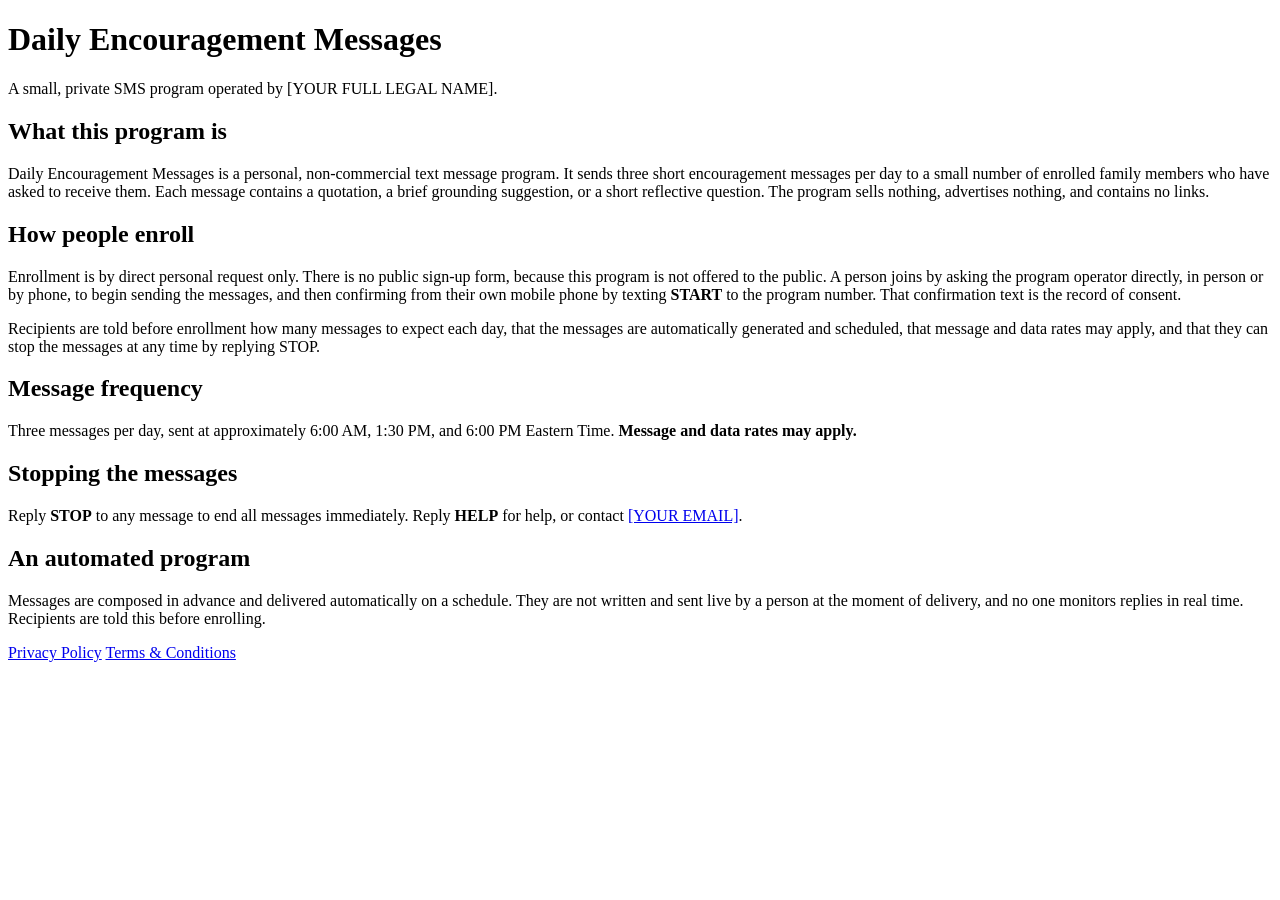
==== index.html @ dbb1538e "Rename index (6).html to index.html" ====
<!doctype html>
<html lang="en">
<head>
<meta charset="utf-8">
<meta name="viewport" content="width=device-width, initial-scale=1">
<meta name="robots" content="noindex, nofollow">
<title>Daily Encouragement Messages</title>
<link rel="stylesheet" href="style.css">
</head>
<body>
<main>
  <header>
    <h1>Daily Encouragement Messages</h1>
    <p class="sub">A small, private SMS program operated by [YOUR FULL LEGAL NAME].</p>
  </header>

  <h2>What this program is</h2>
  <p>
    Daily Encouragement Messages is a personal, non-commercial text message program.
    It sends three short encouragement messages per day to a small number of
    enrolled family members who have asked to receive them. Each message contains a
    quotation, a brief grounding suggestion, or a short reflective question. The
    program sells nothing, advertises nothing, and contains no links.
  </p>

  <h2>How people enroll</h2>
  <p>
    Enrollment is by direct personal request only. There is no public sign-up form,
    because this program is not offered to the public. A person joins by asking the
    program operator directly, in person or by phone, to begin sending the messages,
    and then confirming from their own mobile phone by texting <strong>START</strong>
    to the program number. That confirmation text is the record of consent.
  </p>
  <p>
    Recipients are told before enrollment how many messages to expect each day, that
    the messages are automatically generated and scheduled, that message and data
    rates may apply, and that they can stop the messages at any time by replying
    STOP.
  </p>

  <h2>Message frequency</h2>
  <p>
    Three messages per day, sent at approximately 6:00 AM, 1:30 PM, and 6:00 PM
    Eastern Time. <strong>Message and data rates may apply.</strong>
  </p>

  <h2>Stopping the messages</h2>
  <div class="callout">
    <p>
      Reply <strong>STOP</strong> to any message to end all messages immediately.
      Reply <strong>HELP</strong> for help, or contact
      <a href="mailto:[YOUR EMAIL]">[YOUR EMAIL]</a>.
    </p>
  </div>

  <h2>An automated program</h2>
  <p>
    Messages are composed in advance and delivered automatically on a schedule. They
    are not written and sent live by a person at the moment of delivery, and no one
    monitors replies in real time. Recipients are told this before enrolling.
  </p>

  <nav>
    <a href="privacy.html">Privacy Policy</a>
    <a href="terms.html">Terms &amp; Conditions</a>
  </nav>
</main>
</body>
</html>
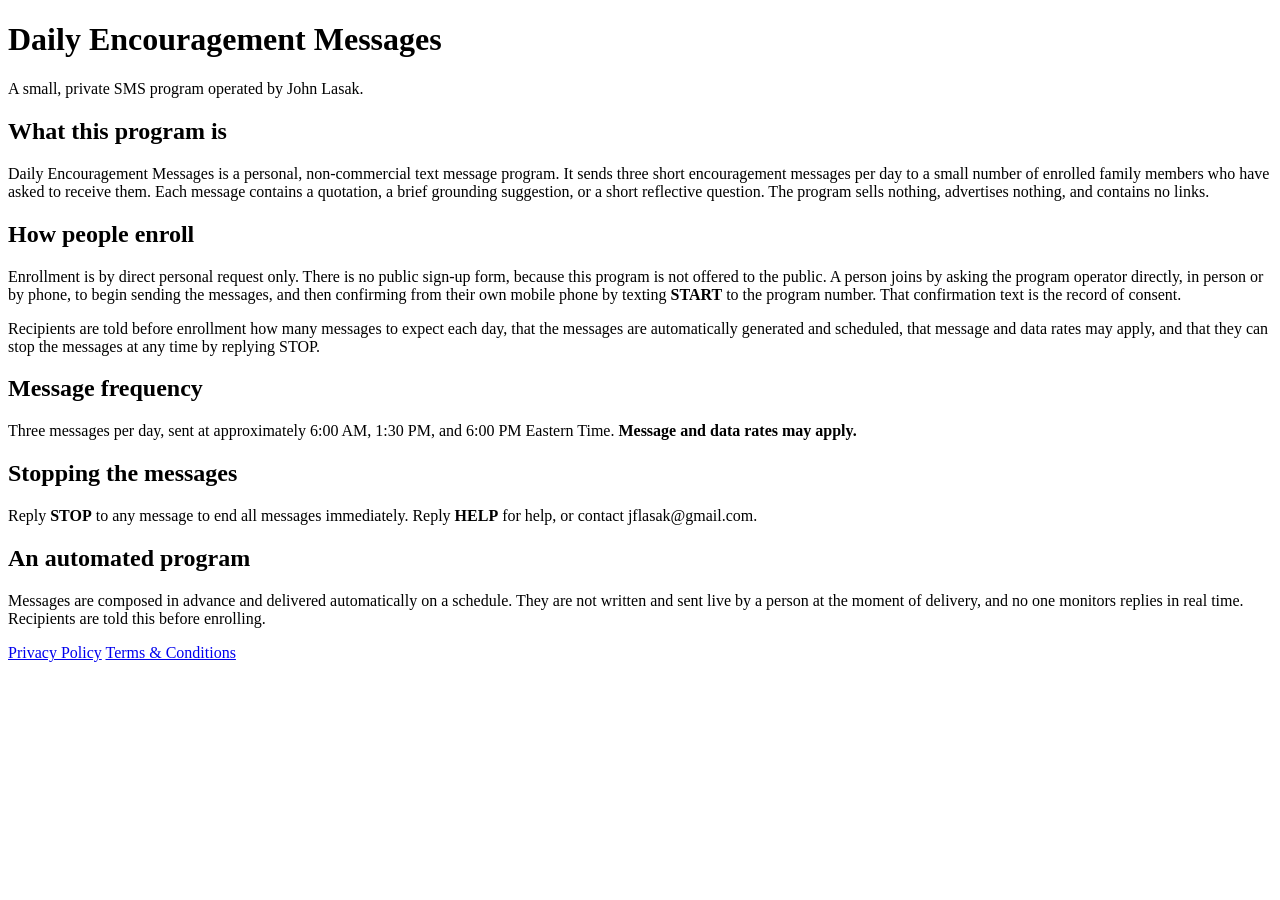
==== commit e0ffb5fb: "Update index.html" ====
--- a/index.html
+++ b/index.html
@@ -11,7 +11,7 @@
 <main>
   <header>
     <h1>Daily Encouragement Messages</h1>
-    <p class="sub">A small, private SMS program operated by [YOUR FULL LEGAL NAME].</p>
+    <p class="sub">A small, private SMS program operated by John Lasak.</p>
   </header>
 
   <h2>What this program is</h2>
@@ -48,8 +48,7 @@
   <div class="callout">
     <p>
       Reply <strong>STOP</strong> to any message to end all messages immediately.
-      Reply <strong>HELP</strong> for help, or contact
-      <a href="mailto:[YOUR EMAIL]">[YOUR EMAIL]</a>.
+      Reply <strong>HELP</strong> for help, or contact jflasak@gmail.com.
     </p>
   </div>
 
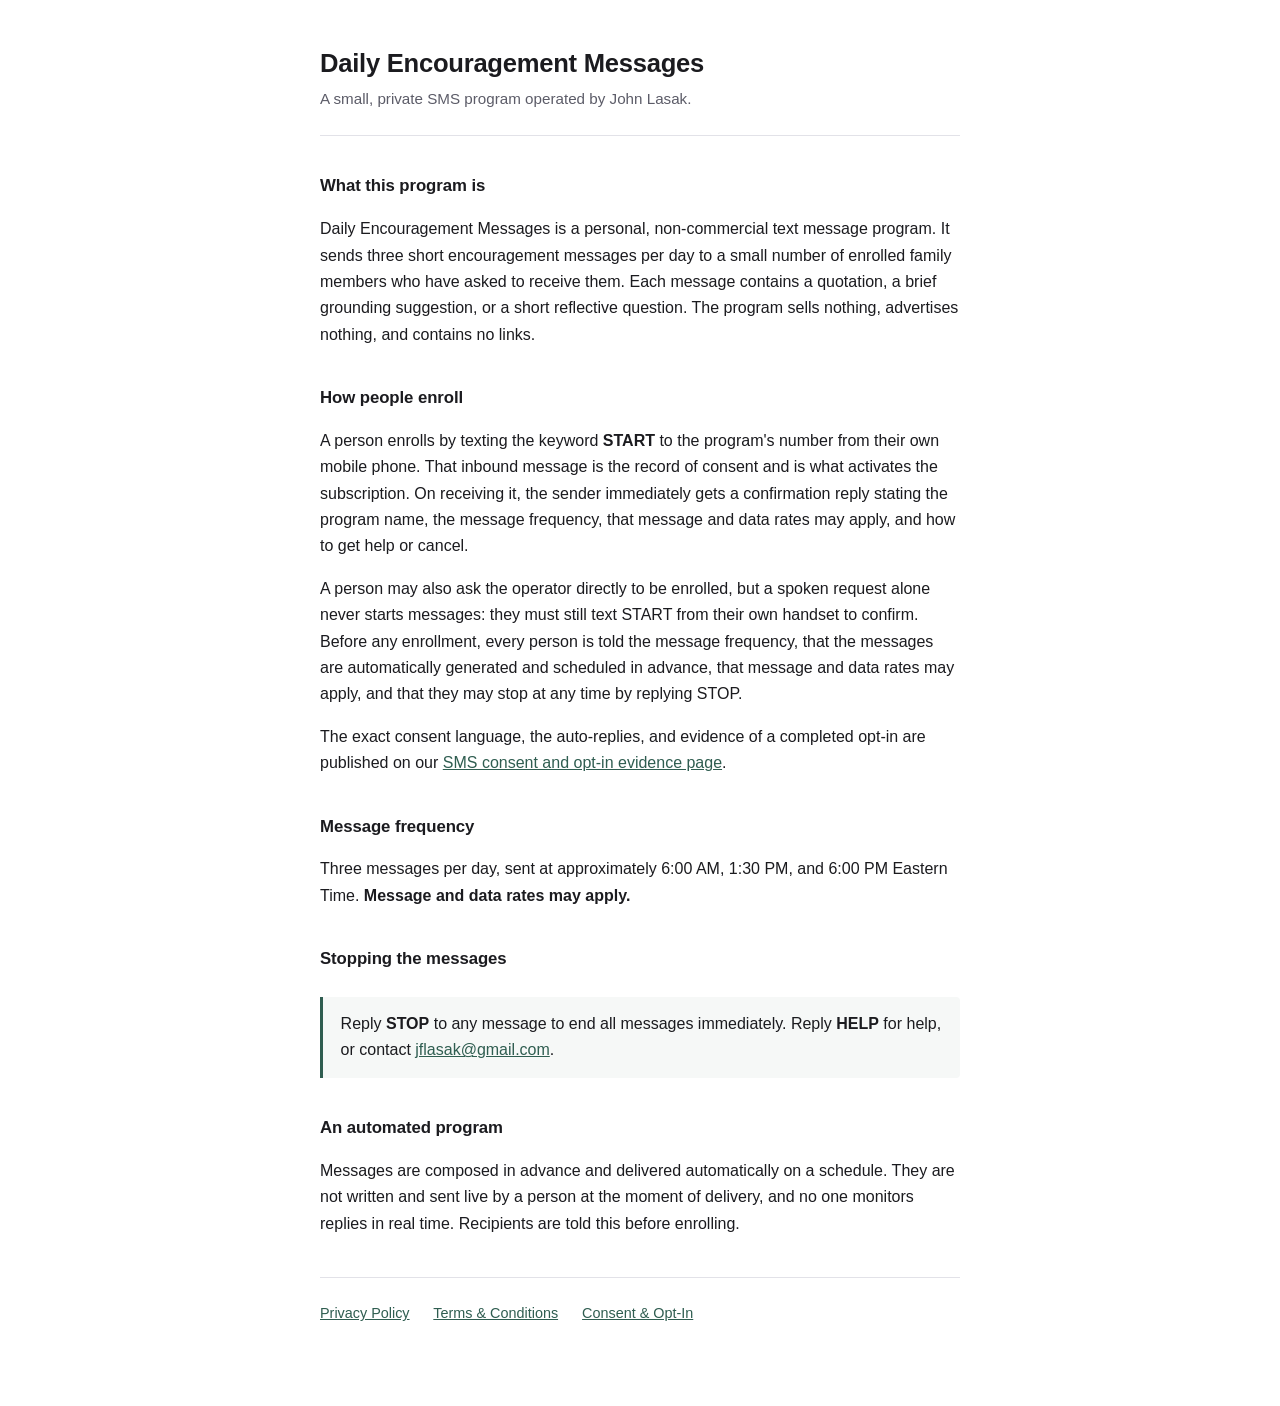
==== commit 773aaa91: "Add files via upload" ====
--- a/index.html
+++ b/index.html
@@ -25,17 +25,25 @@
 
   <h2>How people enroll</h2>
   <p>
-    Enrollment is by direct personal request only. There is no public sign-up form,
-    because this program is not offered to the public. A person joins by asking the
-    program operator directly, in person or by phone, to begin sending the messages,
-    and then confirming from their own mobile phone by texting <strong>START</strong>
-    to the program number. That confirmation text is the record of consent.
+    A person enrolls by texting the keyword <strong>START</strong> to the
+    program's number from their own mobile phone. That inbound message is the
+    record of consent and is what activates the subscription. On receiving it,
+    the sender immediately gets a confirmation reply stating the program name,
+    the message frequency, that message and data rates may apply, and how to get
+    help or cancel.
   </p>
   <p>
-    Recipients are told before enrollment how many messages to expect each day, that
-    the messages are automatically generated and scheduled, that message and data
-    rates may apply, and that they can stop the messages at any time by replying
-    STOP.
+    A person may also ask the operator directly to be enrolled, but a spoken
+    request alone never starts messages: they must still text START from their
+    own handset to confirm. Before any enrollment, every person is told the
+    message frequency, that the messages are automatically generated and
+    scheduled in advance, that message and data rates may apply, and that they
+    may stop at any time by replying STOP.
+  </p>
+  <p>
+    The exact consent language, the auto-replies, and evidence of a completed
+    opt-in are published on our
+    <a href="consent.html">SMS consent and opt-in evidence page</a>.
   </p>
 
   <h2>Message frequency</h2>
@@ -48,7 +56,8 @@
   <div class="callout">
     <p>
       Reply <strong>STOP</strong> to any message to end all messages immediately.
-      Reply <strong>HELP</strong> for help, or contact jflasak@gmail.com.
+      Reply <strong>HELP</strong> for help, or contact
+      <a href="mailto:jflasak@gmail.com">jflasak@gmail.com</a>.
     </p>
   </div>
 
@@ -62,6 +71,7 @@
   <nav>
     <a href="privacy.html">Privacy Policy</a>
     <a href="terms.html">Terms &amp; Conditions</a>
+    <a href="consent.html">Consent &amp; Opt-In</a>
   </nav>
 </main>
 </body>
--- a/style.css
+++ b/style.css
@@ -0,0 +1,40 @@
+:root {
+  --ink: #1b1b1f;
+  --muted: #5c5c68;
+  --rule: #e2e2e8;
+  --bg: #ffffff;
+  --accent: #2f5d50;
+}
+* { box-sizing: border-box; }
+body {
+  margin: 0;
+  padding: 3rem 1.25rem 5rem;
+  background: var(--bg);
+  color: var(--ink);
+  font: 16px/1.65 -apple-system, BlinkMacSystemFont, "Segoe UI", Helvetica, Arial, sans-serif;
+}
+main { max-width: 40rem; margin: 0 auto; }
+header { border-bottom: 1px solid var(--rule); padding-bottom: 1.5rem; margin-bottom: 2rem; }
+h1 { font-size: 1.6rem; line-height: 1.25; margin: 0 0 .4rem; letter-spacing: -.01em; }
+h2 { font-size: 1.05rem; margin: 2.25rem 0 .6rem; letter-spacing: -.005em; }
+p, li { color: var(--ink); }
+ul { padding-left: 1.15rem; }
+li { margin-bottom: .4rem; }
+.sub { color: var(--muted); font-size: .95rem; margin: 0; }
+.updated { color: var(--muted); font-size: .85rem; margin-top: .75rem; }
+strong { font-weight: 650; }
+a { color: var(--accent); }
+nav { margin-top: 2.5rem; padding-top: 1.5rem; border-top: 1px solid var(--rule); font-size: .9rem; }
+nav a { margin-right: 1.25rem; }
+.callout {
+  border-left: 3px solid var(--accent);
+  background: #f6f8f7;
+  padding: .9rem 1.1rem;
+  margin: 1.5rem 0;
+  border-radius: 0 4px 4px 0;
+}
+.callout p { margin: 0; }
+@media (prefers-color-scheme: dark) {
+  :root { --ink: #ececf1; --muted: #a0a0ad; --rule: #33333c; --bg: #16161a; --accent: #7fc4ae; }
+  .callout { background: #1e2320; }
+}
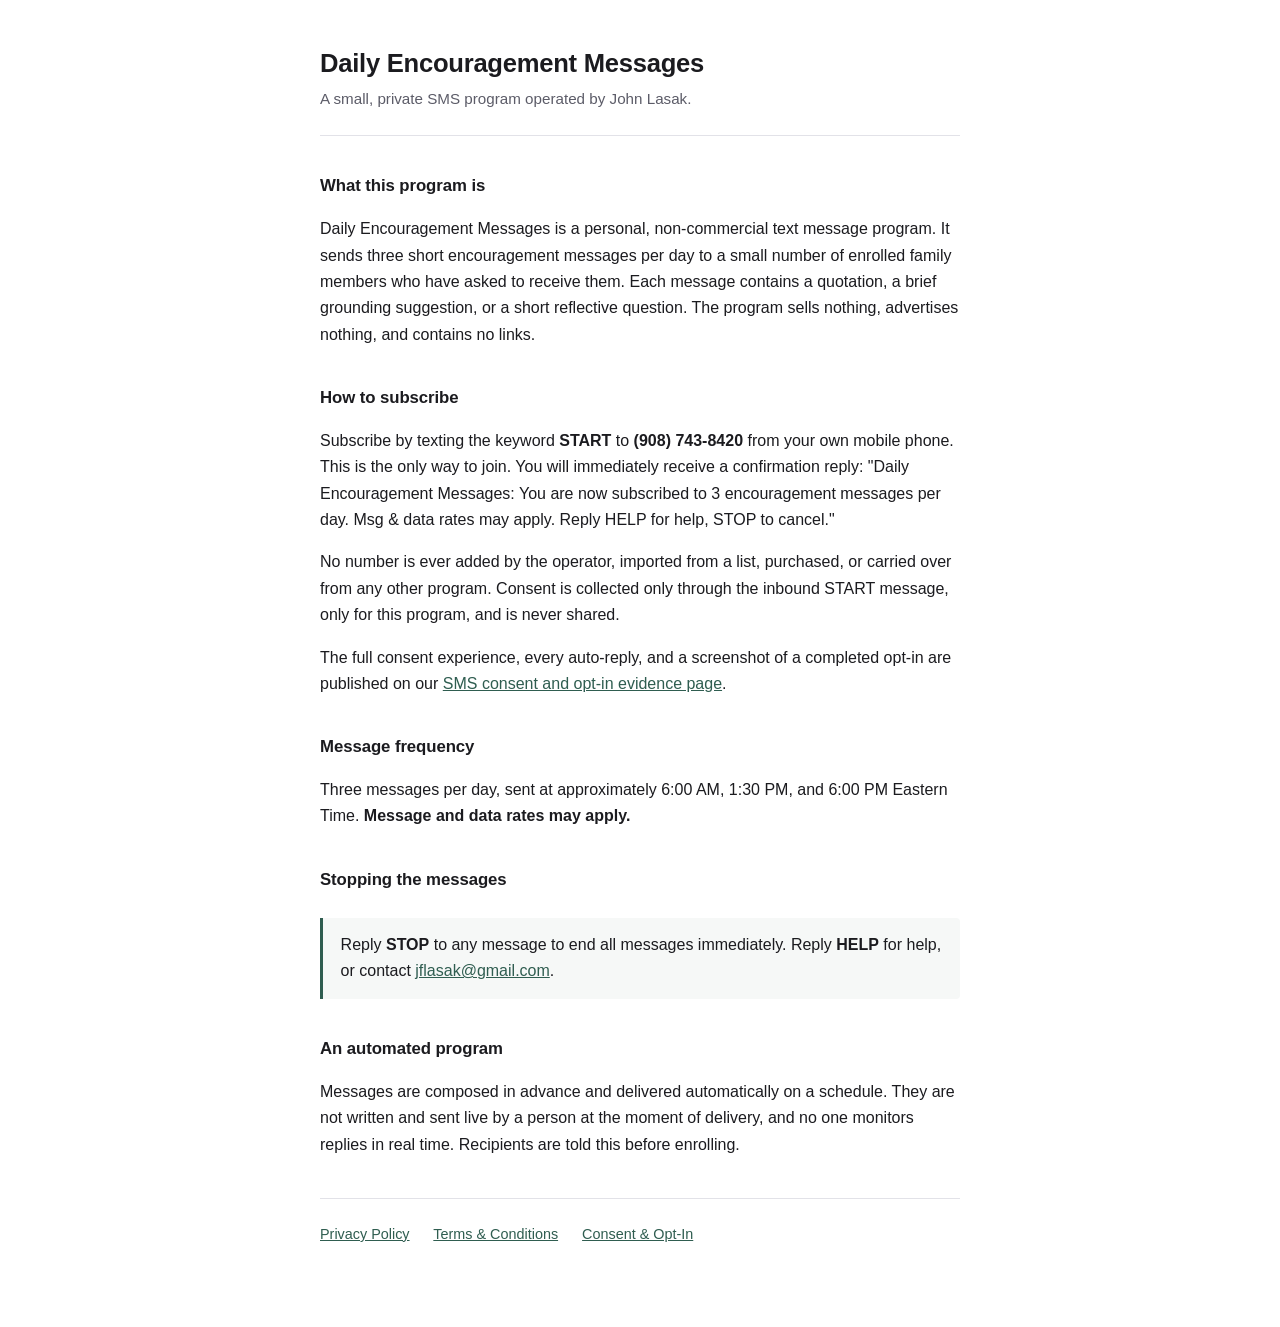
==== commit 41e372e7: "Add files via upload" ====
--- a/index.html
+++ b/index.html
@@ -23,26 +23,23 @@
     program sells nothing, advertises nothing, and contains no links.
   </p>
 
-  <h2>How people enroll</h2>
+  <h2>How to subscribe</h2>
   <p>
-    A person enrolls by texting the keyword <strong>START</strong> to the
-    program's number from their own mobile phone. That inbound message is the
-    record of consent and is what activates the subscription. On receiving it,
-    the sender immediately gets a confirmation reply stating the program name,
-    the message frequency, that message and data rates may apply, and how to get
-    help or cancel.
+    Subscribe by texting the keyword <strong>START</strong> to
+    <strong>(908) 743-8420</strong> from your own mobile phone. This is the
+    only way to join. You will immediately receive a confirmation reply:
+    "Daily Encouragement Messages: You are now subscribed to 3 encouragement
+    messages per day. Msg &amp; data rates may apply. Reply HELP for help, STOP
+    to cancel."
   </p>
   <p>
-    A person may also ask the operator directly to be enrolled, but a spoken
-    request alone never starts messages: they must still text START from their
-    own handset to confirm. Before any enrollment, every person is told the
-    message frequency, that the messages are automatically generated and
-    scheduled in advance, that message and data rates may apply, and that they
-    may stop at any time by replying STOP.
+    No number is ever added by the operator, imported from a list, purchased, or
+    carried over from any other program. Consent is collected only through the
+    inbound START message, only for this program, and is never shared.
   </p>
   <p>
-    The exact consent language, the auto-replies, and evidence of a completed
-    opt-in are published on our
+    The full consent experience, every auto-reply, and a screenshot of a
+    completed opt-in are published on our
     <a href="consent.html">SMS consent and opt-in evidence page</a>.
   </p>
 
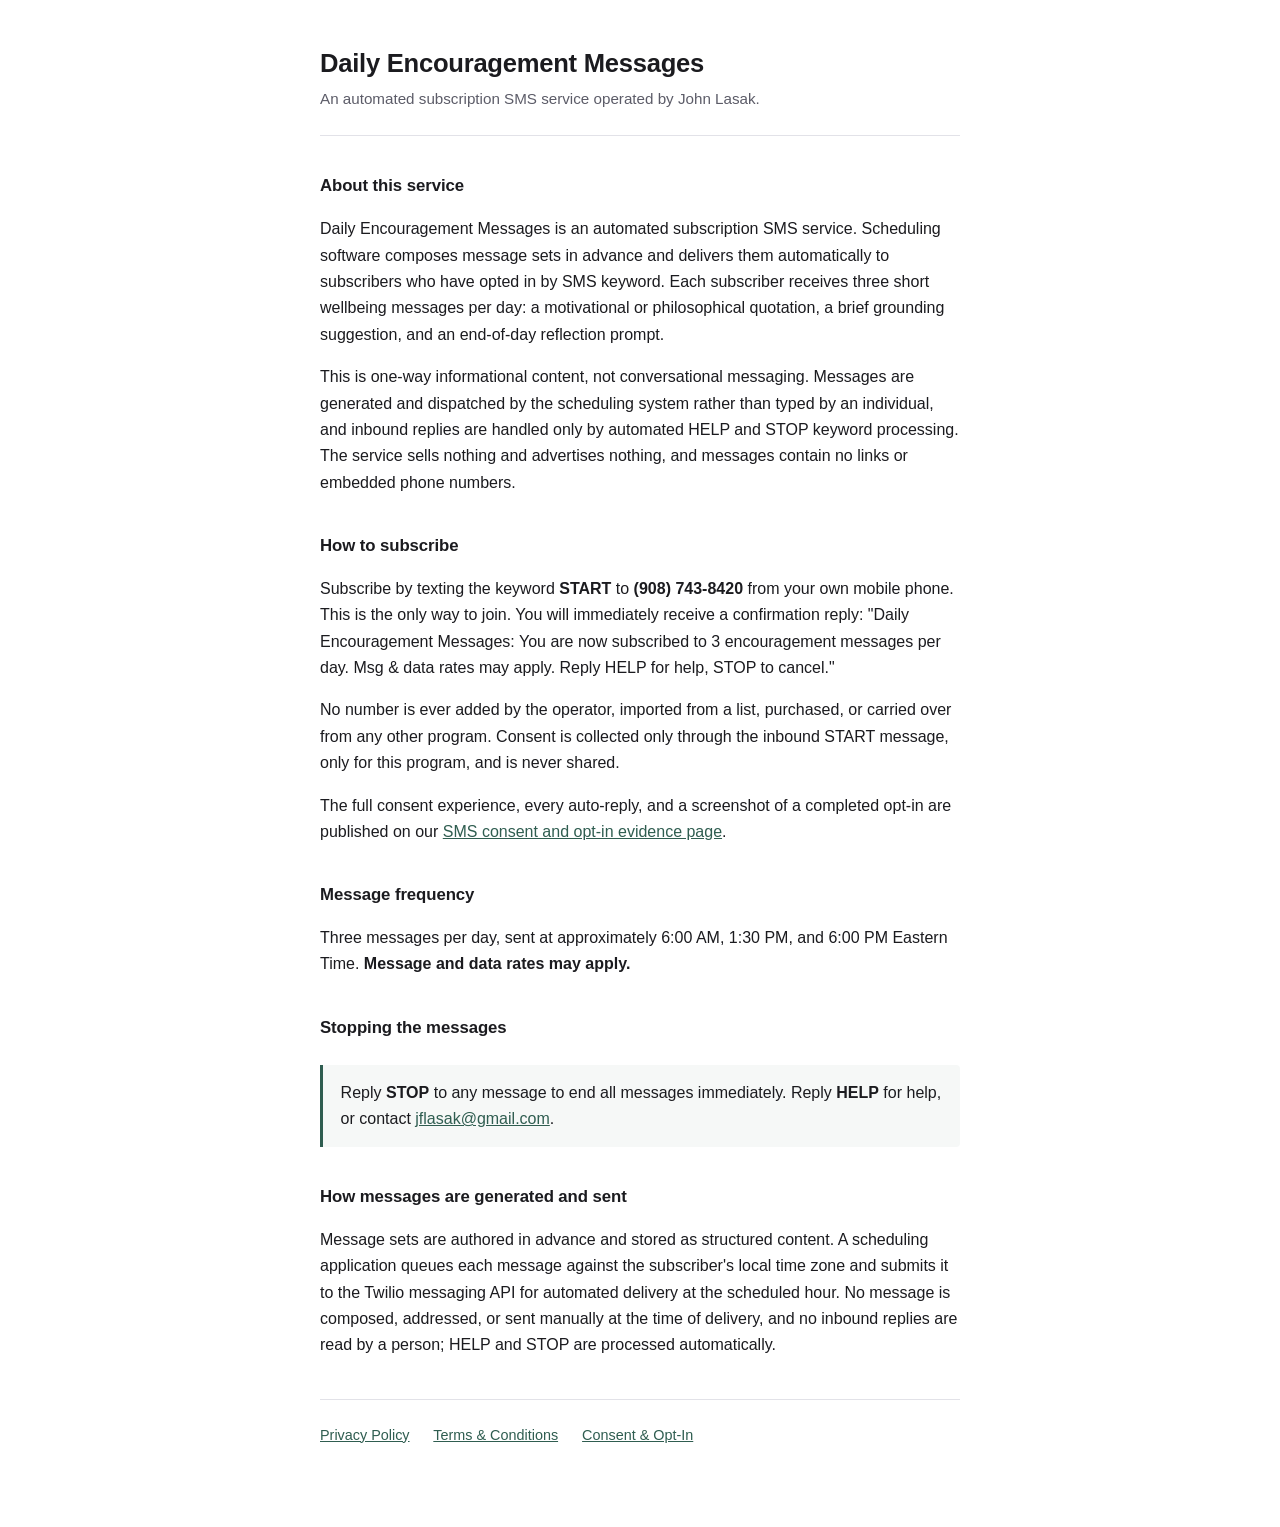
==== commit 5aef4211: "Add files via upload" ====
--- a/index.html
+++ b/index.html
@@ -11,16 +11,24 @@
 <main>
   <header>
     <h1>Daily Encouragement Messages</h1>
-    <p class="sub">A small, private SMS program operated by John Lasak.</p>
+    <p class="sub">An automated subscription SMS service operated by John Lasak.</p>
   </header>
 
-  <h2>What this program is</h2>
+  <h2>About this service</h2>
   <p>
-    Daily Encouragement Messages is a personal, non-commercial text message program.
-    It sends three short encouragement messages per day to a small number of
-    enrolled family members who have asked to receive them. Each message contains a
-    quotation, a brief grounding suggestion, or a short reflective question. The
-    program sells nothing, advertises nothing, and contains no links.
+    Daily Encouragement Messages is an automated subscription SMS service.
+    Scheduling software composes message sets in advance and delivers them
+    automatically to subscribers who have opted in by SMS keyword. Each
+    subscriber receives three short wellbeing messages per day: a motivational or
+    philosophical quotation, a brief grounding suggestion, and an end-of-day
+    reflection prompt.
+  </p>
+  <p>
+    This is one-way informational content, not conversational messaging. Messages
+    are generated and dispatched by the scheduling system rather than typed by an
+    individual, and inbound replies are handled only by automated HELP and STOP
+    keyword processing. The service sells nothing and advertises nothing, and
+    messages contain no links or embedded phone numbers.
   </p>
 
   <h2>How to subscribe</h2>
@@ -58,11 +66,14 @@
     </p>
   </div>
 
-  <h2>An automated program</h2>
+  <h2>How messages are generated and sent</h2>
   <p>
-    Messages are composed in advance and delivered automatically on a schedule. They
-    are not written and sent live by a person at the moment of delivery, and no one
-    monitors replies in real time. Recipients are told this before enrolling.
+    Message sets are authored in advance and stored as structured content. A
+    scheduling application queues each message against the subscriber's local
+    time zone and submits it to the Twilio messaging API for automated delivery
+    at the scheduled hour. No message is composed, addressed, or sent manually at
+    the time of delivery, and no inbound replies are read by a person; HELP and
+    STOP are processed automatically.
   </p>
 
   <nav>
